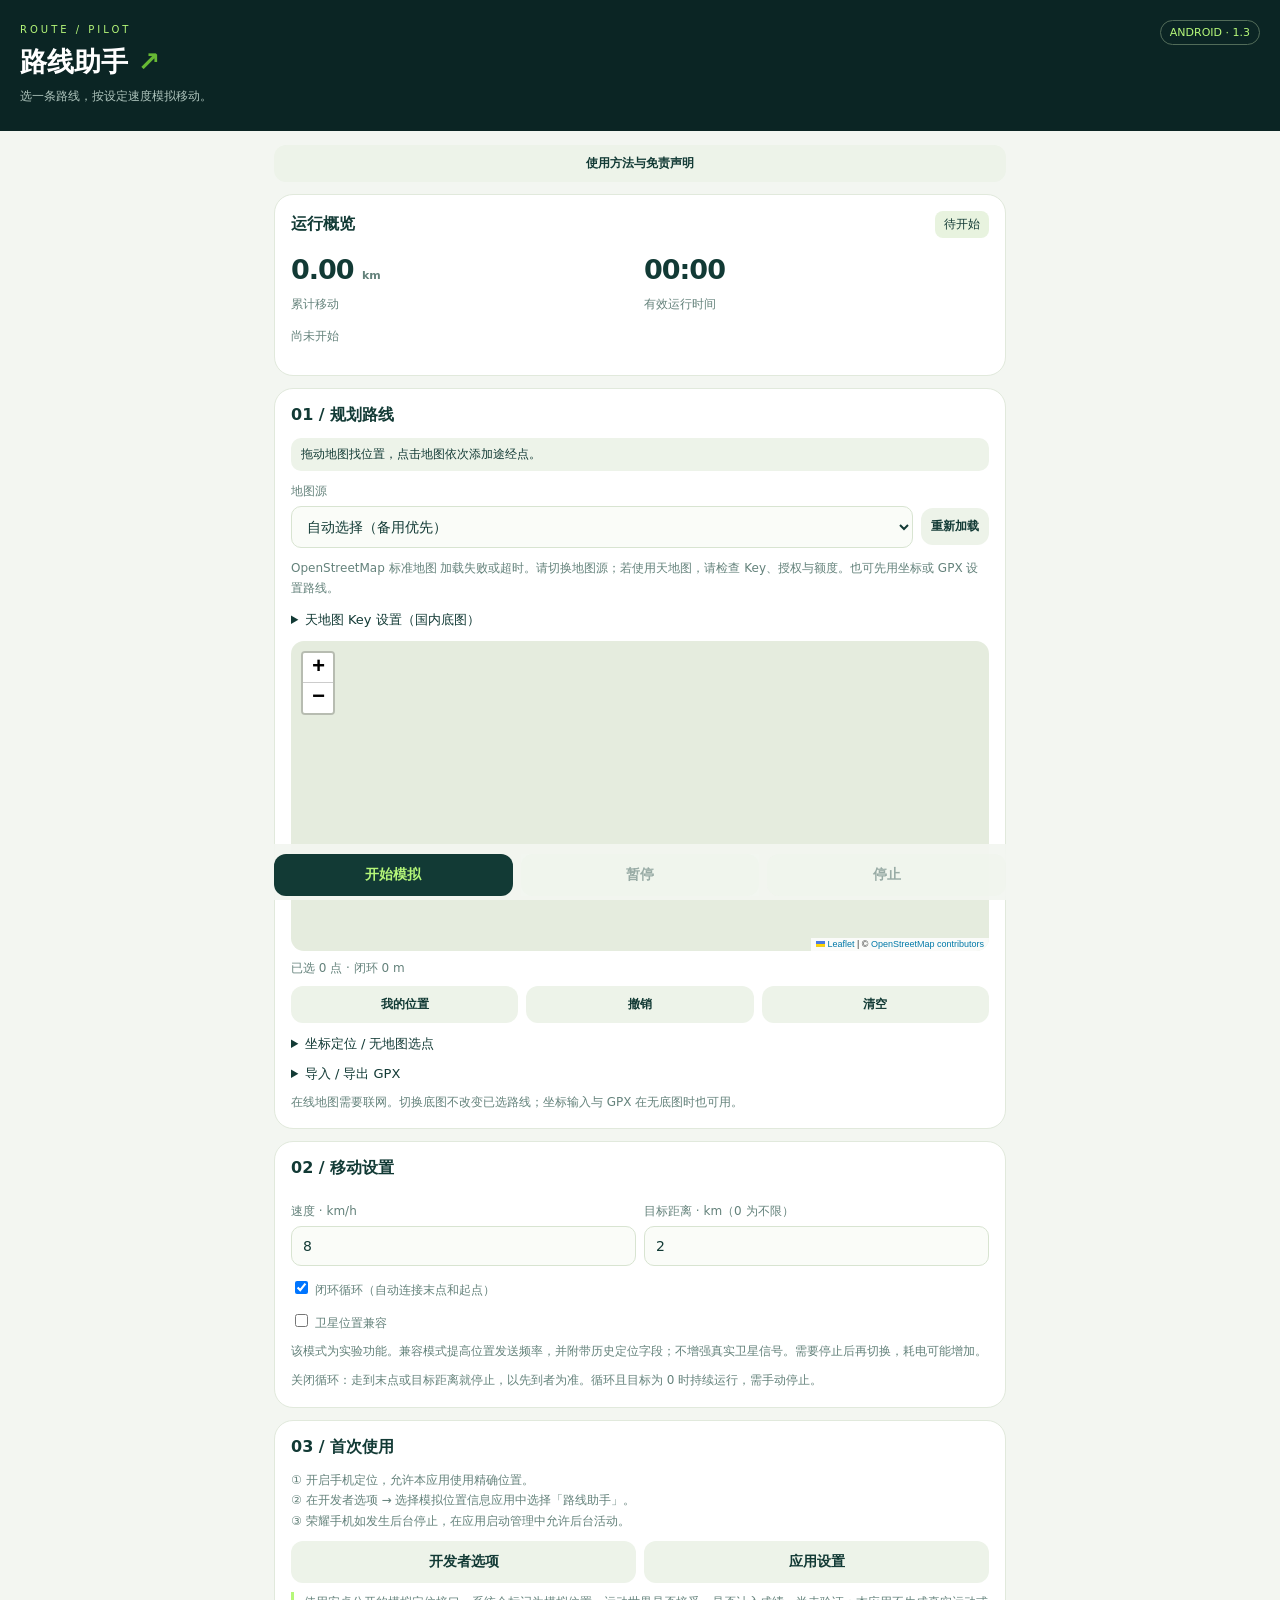
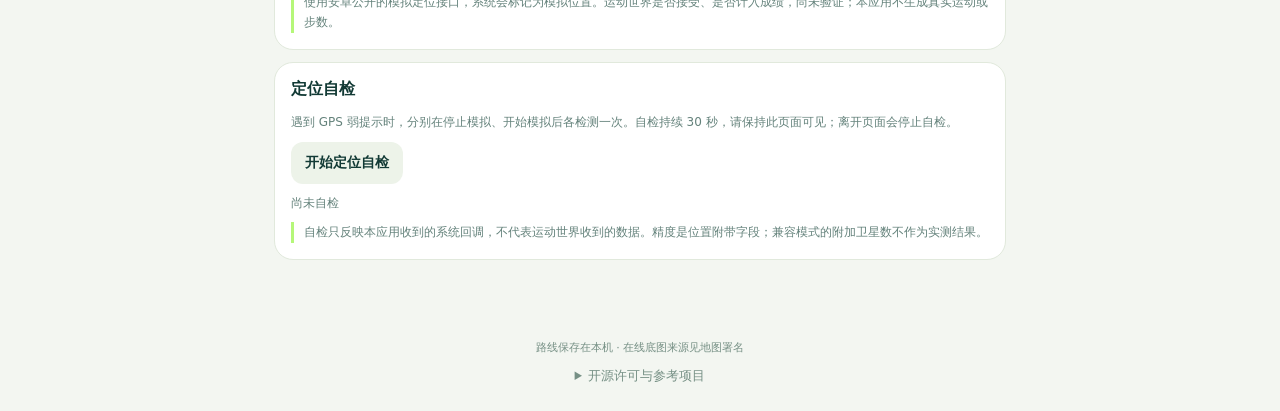
==== app/src/main/assets/index.html @ be46f1cc "Publish RoutePilot 1.3.0 source, APK, and documentation" ====
<!doctype html><html lang="zh-CN"><head><meta charset="utf-8"><meta name="viewport" content="width=device-width,initial-scale=1,maximum-scale=1"><meta http-equiv="Content-Security-Policy" content="default-src 'self'; img-src 'self' data: https://tile.openstreetmap.org https://*.tile.openstreetmap.fr https://*.tianditu.gov.cn; style-src 'self' 'unsafe-inline'; script-src 'self' 'unsafe-inline'; connect-src 'none'"><title>路线助手</title><link rel="stylesheet" href="leaflet.css"><style>
:root{--ink:#123a35;--lime:#b5f779;--muted:#64827b}*{box-sizing:border-box}body{margin:0;background:#f3f6f1;color:var(--ink);font:14px system-ui,-apple-system,sans-serif}header{background:#0b2524;color:white;padding:20px 20px 26px}header small{font-size:10px;letter-spacing:3px;color:#b5f779}h1{font-size:27px;margin:8px 0}header p{color:#aec4bc;margin:0;font-size:12px}.badge{float:right;border:1px solid #526c59;border-radius:20px;padding:5px 9px;font-size:11px;color:var(--lime)}main{padding:14px;max-width:760px;margin:auto}.card{background:white;border:1px solid #e1e9dc;border-radius:19px;padding:16px;margin-bottom:12px}h2{font-size:16px;margin:0 0 12px}button{border:0;border-radius:12px;padding:12px 14px;background:#edf3e9;color:var(--ink);font:inherit;font-weight:600;cursor:pointer}button:disabled{opacity:.4}.primary{background:var(--ink);color:var(--lime)}.row{display:flex;gap:8px;align-items:center;flex-wrap:wrap}.row>*{flex:1}.hint{font-size:12px;color:var(--muted);line-height:1.7;margin:9px 0 0}#map{height:310px;border-radius:13px;background:#e5ecde;z-index:0}.mapwrap{position:relative}.maphelp{background:#edf3e9;padding:8px 10px;border-radius:10px;font-size:12px;margin-bottom:10px}label{display:block;font-size:12px;color:var(--muted);margin:12px 0 6px}input,textarea,select{width:100%;padding:11px;border:1px solid #d8e4d1;border-radius:10px;font:inherit;color:var(--ink);background:#fafcf8}input[type=checkbox]{width:auto}textarea{height:100px;font-size:12px}details{margin-top:12px}summary{cursor:pointer;font-size:13px}.metric{font-size:27px;font-weight:700;letter-spacing:-1px}.unit{font-size:11px;color:var(--muted);letter-spacing:0}.state{display:inline-block;background:#e8f3df;padding:5px 9px;border-radius:8px;font-size:12px}#message{line-height:1.7;font-size:12px;color:var(--muted);min-height:20px}.note{border-left:3px solid #b5f779;padding-left:10px}.point{border-radius:50%;background:#183d34;color:#fff;text-align:center;border:2px solid #b5f779;line-height:20px;font-size:10px}.leaflet-control-attribution{font-size:9px}#routeSummary{font-size:12px;color:var(--muted);margin:9px 0}.foot{text-align:center;color:#769085;font-size:11px;padding:12px}.toast{position:fixed;bottom:25px;left:6%;right:6%;padding:13px;background:#173b34;color:#fff;border-radius:12px;z-index:1000;display:none}.small{font-size:12px;padding:10px}.controls{position:sticky;bottom:0;background:#f3f6f1ee;padding:10px 0 4px;z-index:20}a{color:#285e45}code{word-break:break-all}#dot{color:#67b934}
</style></head><body>
<header><span class="badge">ANDROID · 1.3</span><small>ROUTE / PILOT</small><h1>路线助手 <span id="dot">↗</span></h1><p>选一条路线，按设定速度模拟移动。</p></header>
<main><div class="row" style="margin-bottom:12px"><button class="small" onclick="Native.showGuide()">使用方法与免责声明</button></div><div class="card"><div class="row"><h2 style="margin:0">运行概览</h2><span id="state" class="state" style="flex:none">待开始</span></div><div class="row" style="margin-top:16px"><div><div class="metric" id="distance">0.00 <span class="unit">km</span></div><div class="hint">累计移动</div></div><div><div class="metric" id="time">00:00</div><div class="hint">有效运行时间</div></div></div><p id="message">尚未开始</p></div>
<div class="card"><h2>01 / 规划路线</h2><div class="maphelp">拖动地图找位置，点击地图依次添加途经点。</div><label for="mapSource">地图源</label><div class="row" style="margin-bottom:10px"><select id="mapSource" onchange="changeMap()" style="flex:3;min-width:0"><option value="auto">自动选择（备用优先）</option><option value="hot">备用地图 · OSM France / HOT</option><option value="osm">OpenStreetMap 标准</option><option value="tdt">天地图 · 国内道路（需要 Key）</option><option value="tdtSat">天地图 · 国内卫星（需要 Key）</option></select><button class="small" onclick="changeMap()" style="flex:none">重新加载</button></div><p class="hint" id="mapError" role="status">正在连接地图 …</p><p class="hint" id="mapDiag" role="status"></p><details style="margin-bottom:12px"><summary>天地图 Key 设置（国内底图）</summary><p class="hint">需要你自己的天地图地图服务 Key，可在天地图开发者控制台申请；这里不要填写账号密码。Key 仅保存在本机，加载天地图时发送给天地图，不发送给其他地图源。</p><label for="tdtKey">天地图 Key</label><input id="tdtKey" type="password" autocomplete="off" spellcheck="false" placeholder="粘贴地图服务 Key"><div class="row" style="margin-top:8px"><button onclick="saveMapKey()">保存并加载</button><button onclick="Native.mapHelp()">打开 Key 申请页面</button></div><p class="hint">填写后选择「天地图 · 国内道路」或「天地图 · 国内卫星」。未填写 Key 时，自动模式仅尝试两个 OSM 地图源；仍可能因网络限制无法加载。</p></details><div id="map"></div><div id="routeSummary">已选 0 点 · 路线 0 m</div><div class="row"><button class="small" onclick="Native.locate()">我的位置</button><button class="small edit" onclick="undo()">撤销</button><button class="small edit" onclick="clearRoute()">清空</button></div><details><summary>坐标定位 / 无地图选点</summary><p class="hint">输入 WGS84 纬度、经度。不能直接使用高德／百度坐标。</p><div class="row"><input id="lat" type="number" step="any" placeholder="纬度，如 31.2304"><input id="lng" type="number" step="any" placeholder="经度，如 121.4737"></div><div class="row" style="margin-top:8px"><button onclick="jump(false)">移动地图</button><button class="edit" onclick="jump(true)">添加路线点</button></div><label>批量输入（每行：纬度,经度）</label><textarea id="coords" placeholder="31.2304,121.4737&#10;31.2310,121.4740"></textarea><button class="small edit" onclick="pastePoints()">替换为输入路线</button></details><details><summary>导入 / 导出 GPX</summary><div class="row" style="margin-top:10px"><button class="edit" onclick="Native.importGpx()">导入 GPX</button><button onclick="exportRoute()">导出 GPX</button></div></details><p class="hint">在线地图需要联网。切换底图不改变已选路线；坐标输入与 GPX 在无底图时也可用。</p></div>
<div class="card"><h2>02 / 移动设置</h2><div class="row"><div><label for="speed">速度 · km/h</label><input class="edit" id="speed" type="number" min="0.5" max="30" step="0.1" value="8" onchange="persist()"></div><div><label for="target">目标距离 · km（0 为不限）</label><input class="edit" id="target" type="number" min="0" max="100" step="0.1" value="2" onchange="persist()"></div></div><label><input class="edit" id="loop" type="checkbox" checked onchange="draw();persist()"> 闭环循环（自动连接末点和起点）</label><label><input class="edit" id="compatibility" type="checkbox" onchange="persist()"> 卫星位置兼容</label><p class="hint">该模式为实验功能。兼容模式提高位置发送频率，并附带历史定位字段；不增强真实卫星信号。需要停止后再切换，耗电可能增加。</p><p class="hint">关闭循环：走到末点或目标距离就停止，以先到者为准。循环且目标为 0 时持续运行，需手动停止。</p></div>
<div class="card"><h2>03 / 首次使用</h2><p class="hint">① 开启手机定位，允许本应用使用精确位置。<br>② 在开发者选项 → 选择模拟位置信息应用中选择「路线助手」。<br>③ 荣耀手机如发生后台停止，在应用启动管理中允许后台活动。</p><div class="row" style="margin-top:10px"><button onclick="Native.settings()">开发者选项</button><button onclick="Native.battery()">应用设置</button></div><p class="hint note">使用安卓公开的模拟定位接口，系统会标记为模拟位置。运动世界是否接受、是否计入成绩，尚未验证；本应用不生成真实运动或步数。</p></div>
<div class="card"><h2>定位自检</h2><p class="hint">遇到 GPS 弱提示时，分别在停止模拟、开始模拟后各检测一次。自检持续 30 秒，请保持此页面可见；离开页面会停止自检。</p><button onclick="Native.diagnose()" style="margin-top:10px">开始定位自检</button><div class="hint" id="diagnosticNote" role="status">尚未自检</div><div class="hint" id="diagnosticPermission"></div><div class="hint" id="diagnosticGps"></div><div class="hint" id="diagnosticNetwork"></div><div class="hint" id="diagnosticGnss"></div><p class="hint note">自检只反映本应用收到的系统回调，不代表运动世界收到的数据。精度是位置附带字段；兼容模式的附加卫星数不作为实测结果。</p></div><div class="controls"><div class="row"><button class="primary" id="start" onclick="begin()">开始模拟</button><button id="pause" onclick="Native.pause()" disabled>暂停</button><button id="stop" onclick="Native.stop()" disabled>停止</button></div></div><div class="foot">路线保存在本机 · 在线底图来源见地图署名<details><summary>开源许可与参考项目</summary><p>本程序按 GNU GPLv3 提供，无担保。完整源码及许可证随本次交付提供。定位兼容处理参考 ZCShou / GoGoGo 1.12.3（影梭）；本程序为独立应用。Leaflet 使用 BSD-2-Clause 许可证。</p></details></div></main><div class="toast" id="toast"></div>
<script src="leaflet.js"></script><script src="map-controller.js"></script><script src="app.js"></script></body></html>
---- app/src/main/assets/leaflet.css ----
/* required styles */

.leaflet-pane,
.leaflet-tile,
.leaflet-marker-icon,
.leaflet-marker-shadow,
.leaflet-tile-container,
.leaflet-pane > svg,
.leaflet-pane > canvas,
.leaflet-zoom-box,
.leaflet-image-layer,
.leaflet-layer {
	position: absolute;
	left: 0;
	top: 0;
	}
.leaflet-container {
	overflow: hidden;
	}
.leaflet-tile,
.leaflet-marker-icon,
.leaflet-marker-shadow {
	-webkit-user-select: none;
	   -moz-user-select: none;
	        user-select: none;
	  -webkit-user-drag: none;
	}
/* Prevents IE11 from highlighting tiles in blue */
.leaflet-tile::selection {
	background: transparent;
}
/* Safari renders non-retina tile on retina better with this, but Chrome is worse */
.leaflet-safari .leaflet-tile {
	image-rendering: -webkit-optimize-contrast;
	}
/* hack that prevents hw layers "stretching" when loading new tiles */
.leaflet-safari .leaflet-tile-container {
	width: 1600px;
	height: 1600px;
	-webkit-transform-origin: 0 0;
	}
.leaflet-marker-icon,
.leaflet-marker-shadow {
	display: block;
	}
/* .leaflet-container svg: reset svg max-width decleration shipped in Joomla! (joomla.org) 3.x */
/* .leaflet-container img: map is broken in FF if you have max-width: 100% on tiles */
.leaflet-container .leaflet-overlay-pane svg {
	max-width: none !important;
	max-height: none !important;
	}
.leaflet-container .leaflet-marker-pane img,
.leaflet-container .leaflet-shadow-pane img,
.leaflet-container .leaflet-tile-pane img,
.leaflet-container img.leaflet-image-layer,
.leaflet-container .leaflet-tile {
	max-width: none !important;
	max-height: none !important;
	width: auto;
	padding: 0;
	}

.leaflet-container img.leaflet-tile {
	/* See: https://bugs.chromium.org/p/chromium/issues/detail?id=600120 */
	mix-blend-mode: plus-lighter;
}

.leaflet-container.leaflet-touch-zoom {
	-ms-touch-action: pan-x pan-y;
	touch-action: pan-x pan-y;
	}
.leaflet-container.leaflet-touch-drag {
	-ms-touch-action: pinch-zoom;
	/* Fallback for FF which doesn't support pinch-zoom */
	touch-action: none;
	touch-action: pinch-zoom;
}
.leaflet-container.leaflet-touch-drag.leaflet-touch-zoom {
	-ms-touch-action: none;
	touch-action: none;
}
.leaflet-container {
	-webkit-tap-highlight-color: transparent;
}
.leaflet-container a {
	-webkit-tap-highlight-color: rgba(51, 181, 229, 0.4);
}
.leaflet-tile {
	filter: inherit;
	visibility: hidden;
	}
.leaflet-tile-loaded {
	visibility: inherit;
	}
.leaflet-zoom-box {
	width: 0;
	height: 0;
	-moz-box-sizing: border-box;
	     box-sizing: border-box;
	z-index: 800;
	}
/* workaround for https://bugzilla.mozilla.org/show_bug.cgi?id=888319 */
.leaflet-overlay-pane svg {
	-moz-user-select: none;
	}

.leaflet-pane         { z-index: 400; }

.leaflet-tile-pane    { z-index: 200; }
.leaflet-overlay-pane { z-index: 400; }
.leaflet-shadow-pane  { z-index: 500; }
.leaflet-marker-pane  { z-index: 600; }
.leaflet-tooltip-pane   { z-index: 650; }
.leaflet-popup-pane   { z-index: 700; }

.leaflet-map-pane canvas { z-index: 100; }
.leaflet-map-pane svg    { z-index: 200; }

.leaflet-vml-shape {
	width: 1px;
	height: 1px;
	}
.lvml {
	behavior: url(#default#VML);
	display: inline-block;
	position: absolute;
	}


/* control positioning */

.leaflet-control {
	position: relative;
	z-index: 800;
	pointer-events: visiblePainted; /* IE 9-10 doesn't have auto */
	pointer-events: auto;
	}
.leaflet-top,
.leaflet-bottom {
	position: absolute;
	z-index: 1000;
	pointer-events: none;
	}
.leaflet-top {
	top: 0;
	}
.leaflet-right {
	right: 0;
	}
.leaflet-bottom {
	bottom: 0;
	}
.leaflet-left {
	left: 0;
	}
.leaflet-control {
	float: left;
	clear: both;
	}
.leaflet-right .leaflet-control {
	float: right;
	}
.leaflet-top .leaflet-control {
	margin-top: 10px;
	}
.leaflet-bottom .leaflet-control {
	margin-bottom: 10px;
	}
.leaflet-left .leaflet-control {
	margin-left: 10px;
	}
.leaflet-right .leaflet-control {
	margin-right: 10px;
	}


/* zoom and fade animations */

.leaflet-fade-anim .leaflet-popup {
	opacity: 0;
	-webkit-transition: opacity 0.2s linear;
	   -moz-transition: opacity 0.2s linear;
	        transition: opacity 0.2s linear;
	}
.leaflet-fade-anim .leaflet-map-pane .leaflet-popup {
	opacity: 1;
	}
.leaflet-zoom-animated {
	-webkit-transform-origin: 0 0;
	    -ms-transform-origin: 0 0;
	        transform-origin: 0 0;
	}
svg.leaflet-zoom-animated {
	will-change: transform;
}

.leaflet-zoom-anim .leaflet-zoom-animated {
	-webkit-transition: -webkit-transform 0.25s cubic-bezier(0,0,0.25,1);
	   -moz-transition:    -moz-transform 0.25s cubic-bezier(0,0,0.25,1);
	        transition:         transform 0.25s cubic-bezier(0,0,0.25,1);
	}
.leaflet-zoom-anim .leaflet-tile,
.leaflet-pan-anim .leaflet-tile {
	-webkit-transition: none;
	   -moz-transition: none;
	        transition: none;
	}

.leaflet-zoom-anim .leaflet-zoom-hide {
	visibility: hidden;
	}


/* cursors */

.leaflet-interactive {
	cursor: pointer;
	}
.leaflet-grab {
	cursor: -webkit-grab;
	cursor:    -moz-grab;
	cursor:         grab;
	}
.leaflet-crosshair,
.leaflet-crosshair .leaflet-interactive {
	cursor: crosshair;
	}
.leaflet-popup-pane,
.leaflet-control {
	cursor: auto;
	}
.leaflet-dragging .leaflet-grab,
.leaflet-dragging .leaflet-grab .leaflet-interactive,
.leaflet-dragging .leaflet-marker-draggable {
	cursor: move;
	cursor: -webkit-grabbing;
	cursor:    -moz-grabbing;
	cursor:         grabbing;
	}

/* marker & overlays interactivity */
.leaflet-marker-icon,
.leaflet-marker-shadow,
.leaflet-image-layer,
.leaflet-pane > svg path,
.leaflet-tile-container {
	pointer-events: none;
	}

.leaflet-marker-icon.leaflet-interactive,
.leaflet-image-layer.leaflet-interactive,
.leaflet-pane > svg path.leaflet-interactive,
svg.leaflet-image-layer.leaflet-interactive path {
	pointer-events: visiblePainted; /* IE 9-10 doesn't have auto */
	pointer-events: auto;
	}

/* visual tweaks */

.leaflet-container {
	background: #ddd;
	outline-offset: 1px;
	}
.leaflet-container a {
	color: #0078A8;
	}
.leaflet-zoom-box {
	border: 2px dotted #38f;
	background: rgba(255,255,255,0.5);
	}


/* general typography */
.leaflet-container {
	font-family: "Helvetica Neue", Arial, Helvetica, sans-serif;
	font-size: 12px;
	font-size: 0.75rem;
	line-height: 1.5;
	}


/* general toolbar styles */

.leaflet-bar {
	box-shadow: 0 1px 5px rgba(0,0,0,0.65);
	border-radius: 4px;
	}
.leaflet-bar a {
	background-color: #fff;
	border-bottom: 1px solid #ccc;
	width: 26px;
	height: 26px;
	line-height: 26px;
	display: block;
	text-align: center;
	text-decoration: none;
	color: black;
	}
.leaflet-bar a,
.leaflet-control-layers-toggle {
	background-position: 50% 50%;
	background-repeat: no-repeat;
	display: block;
	}
.leaflet-bar a:hover,
.leaflet-bar a:focus {
	background-color: #f4f4f4;
	}
.leaflet-bar a:first-child {
	border-top-left-radius: 4px;
	border-top-right-radius: 4px;
	}
.leaflet-bar a:last-child {
	border-bottom-left-radius: 4px;
	border-bottom-right-radius: 4px;
	border-bottom: none;
	}
.leaflet-bar a.leaflet-disabled {
	cursor: default;
	background-color: #f4f4f4;
	color: #bbb;
	}

.leaflet-touch .leaflet-bar a {
	width: 30px;
	height: 30px;
	line-height: 30px;
	}
.leaflet-touch .leaflet-bar a:first-child {
	border-top-left-radius: 2px;
	border-top-right-radius: 2px;
	}
.leaflet-touch .leaflet-bar a:last-child {
	border-bottom-left-radius: 2px;
	border-bottom-right-radius: 2px;
	}

/* zoom control */

.leaflet-control-zoom-in,
.leaflet-control-zoom-out {
	font: bold 18px 'Lucida Console', Monaco, monospace;
	text-indent: 1px;
	}

.leaflet-touch .leaflet-control-zoom-in, .leaflet-touch .leaflet-control-zoom-out  {
	font-size: 22px;
	}


/* layers control */

.leaflet-control-layers {
	box-shadow: 0 1px 5px rgba(0,0,0,0.4);
	background: #fff;
	border-radius: 5px;
	}
.leaflet-control-layers-toggle {
	background-image: url(images/layers.png);
	width: 36px;
	height: 36px;
	}
.leaflet-retina .leaflet-control-layers-toggle {
	background-image: url(images/layers-2x.png);
	background-size: 26px 26px;
	}
.leaflet-touch .leaflet-control-layers-toggle {
	width: 44px;
	height: 44px;
	}
.leaflet-control-layers .leaflet-control-layers-list,
.leaflet-control-layers-expanded .leaflet-control-layers-toggle {
	display: none;
	}
.leaflet-control-layers-expanded .leaflet-control-layers-list {
	display: block;
	position: relative;
	}
.leaflet-control-layers-expanded {
	padding: 6px 10px 6px 6px;
	color: #333;
	background: #fff;
	}
.leaflet-control-layers-scrollbar {
	overflow-y: scroll;
	overflow-x: hidden;
	padding-right: 5px;
	}
.leaflet-control-layers-selector {
	margin-top: 2px;
	position: relative;
	top: 1px;
	}
.leaflet-control-layers label {
	display: block;
	font-size: 13px;
	font-size: 1.08333em;
	}
.leaflet-control-layers-separator {
	height: 0;
	border-top: 1px solid #ddd;
	margin: 5px -10px 5px -6px;
	}

/* Default icon URLs */
.leaflet-default-icon-path { /* used only in path-guessing heuristic, see L.Icon.Default */
	background-image: url(images/marker-icon.png);
	}


/* attribution and scale controls */

.leaflet-container .leaflet-control-attribution {
	background: #fff;
	background: rgba(255, 255, 255, 0.8);
	margin: 0;
	}
.leaflet-control-attribution,
.leaflet-control-scale-line {
	padding: 0 5px;
	color: #333;
	line-height: 1.4;
	}
.leaflet-control-attribution a {
	text-decoration: none;
	}
.leaflet-control-attribution a:hover,
.leaflet-control-attribution a:focus {
	text-decoration: underline;
	}
.leaflet-attribution-flag {
	display: inline !important;
	vertical-align: baseline !important;
	width: 1em;
	height: 0.6669em;
	}
.leaflet-left .leaflet-control-scale {
	margin-left: 5px;
	}
.leaflet-bottom .leaflet-control-scale {
	margin-bottom: 5px;
	}
.leaflet-control-scale-line {
	border: 2px solid #777;
	border-top: none;
	line-height: 1.1;
	padding: 2px 5px 1px;
	white-space: nowrap;
	-moz-box-sizing: border-box;
	     box-sizing: border-box;
	background: rgba(255, 255, 255, 0.8);
	text-shadow: 1px 1px #fff;
	}
.leaflet-control-scale-line:not(:first-child) {
	border-top: 2px solid #777;
	border-bottom: none;
	margin-top: -2px;
	}
.leaflet-control-scale-line:not(:first-child):not(:last-child) {
	border-bottom: 2px solid #777;
	}

.leaflet-touch .leaflet-control-attribution,
.leaflet-touch .leaflet-control-layers,
.leaflet-touch .leaflet-bar {
	box-shadow: none;
	}
.leaflet-touch .leaflet-control-layers,
.leaflet-touch .leaflet-bar {
	border: 2px solid rgba(0,0,0,0.2);
	background-clip: padding-box;
	}


/* popup */

.leaflet-popup {
	position: absolute;
	text-align: center;
	margin-bottom: 20px;
	}
.leaflet-popup-content-wrapper {
	padding: 1px;
	text-align: left;
	border-radius: 12px;
	}
.leaflet-popup-content {
	margin: 13px 24px 13px 20px;
	line-height: 1.3;
	font-size: 13px;
	font-size: 1.08333em;
	min-height: 1px;
	}
.leaflet-popup-content p {
	margin: 17px 0;
	margin: 1.3em 0;
	}
.leaflet-popup-tip-container {
	width: 40px;
	height: 20px;
	position: absolute;
	left: 50%;
	margin-top: -1px;
	margin-left: -20px;
	overflow: hidden;
	pointer-events: none;
	}
.leaflet-popup-tip {
	width: 17px;
	height: 17px;
	padding: 1px;

	margin: -10px auto 0;
	pointer-events: auto;

	-webkit-transform: rotate(45deg);
	   -moz-transform: rotate(45deg);
	    -ms-transform: rotate(45deg);
	        transform: rotate(45deg);
	}
.leaflet-popup-content-wrapper,
.leaflet-popup-tip {
	background: white;
	color: #333;
	box-shadow: 0 3px 14px rgba(0,0,0,0.4);
	}
.leaflet-container a.leaflet-popup-close-button {
	position: absolute;
	top: 0;
	right: 0;
	border: none;
	text-align: center;
	width: 24px;
	height: 24px;
	font: 16px/24px Tahoma, Verdana, sans-serif;
	color: #757575;
	text-decoration: none;
	background: transparent;
	}
.leaflet-container a.leaflet-popup-close-button:hover,
.leaflet-container a.leaflet-popup-close-button:focus {
	color: #585858;
	}
.leaflet-popup-scrolled {
	overflow: auto;
	}

.leaflet-oldie .leaflet-popup-content-wrapper {
	-ms-zoom: 1;
	}
.leaflet-oldie .leaflet-popup-tip {
	width: 24px;
	margin: 0 auto;

	-ms-filter: "progid:DXImageTransform.Microsoft.Matrix(M11=0.70710678, M12=0.70710678, M21=-0.70710678, M22=0.70710678)";
	filter: progid:DXImageTransform.Microsoft.Matrix(M11=0.70710678, M12=0.70710678, M21=-0.70710678, M22=0.70710678);
	}

.leaflet-oldie .leaflet-control-zoom,
.leaflet-oldie .leaflet-control-layers,
.leaflet-oldie .leaflet-popup-content-wrapper,
.leaflet-oldie .leaflet-popup-tip {
	border: 1px solid #999;
	}


/* div icon */

.leaflet-div-icon {
	background: #fff;
	border: 1px solid #666;
	}


/* Tooltip */
/* Base styles for the element that has a tooltip */
.leaflet-tooltip {
	position: absolute;
	padding: 6px;
	background-color: #fff;
	border: 1px solid #fff;
	border-radius: 3px;
	color: #222;
	white-space: nowrap;
	-webkit-user-select: none;
	-moz-user-select: none;
	-ms-user-select: none;
	user-select: none;
	pointer-events: none;
	box-shadow: 0 1px 3px rgba(0,0,0,0.4);
	}
.leaflet-tooltip.leaflet-interactive {
	cursor: pointer;
	pointer-events: auto;
	}
.leaflet-tooltip-top:before,
.leaflet-tooltip-bottom:before,
.leaflet-tooltip-left:before,
.leaflet-tooltip-right:before {
	position: absolute;
	pointer-events: none;
	border: 6px solid transparent;
	background: transparent;
	content: "";
	}

/* Directions */

.leaflet-tooltip-bottom {
	margin-top: 6px;
}
.leaflet-tooltip-top {
	margin-top: -6px;
}
.leaflet-tooltip-bottom:before,
.leaflet-tooltip-top:before {
	left: 50%;
	margin-left: -6px;
	}
.leaflet-tooltip-top:before {
	bottom: 0;
	margin-bottom: -12px;
	border-top-color: #fff;
	}
.leaflet-tooltip-bottom:before {
	top: 0;
	margin-top: -12px;
	margin-left: -6px;
	border-bottom-color: #fff;
	}
.leaflet-tooltip-left {
	margin-left: -6px;
}
.leaflet-tooltip-right {
	margin-left: 6px;
}
.leaflet-tooltip-left:before,
.leaflet-tooltip-right:before {
	top: 50%;
	margin-top: -6px;
	}
.leaflet-tooltip-left:before {
	right: 0;
	margin-right: -12px;
	border-left-color: #fff;
	}
.leaflet-tooltip-right:before {
	left: 0;
	margin-left: -12px;
	border-right-color: #fff;
	}

/* Printing */

@media print {
	/* Prevent printers from removing background-images of controls. */
	.leaflet-control {
		-webkit-print-color-adjust: exact;
		print-color-adjust: exact;
		}
	}
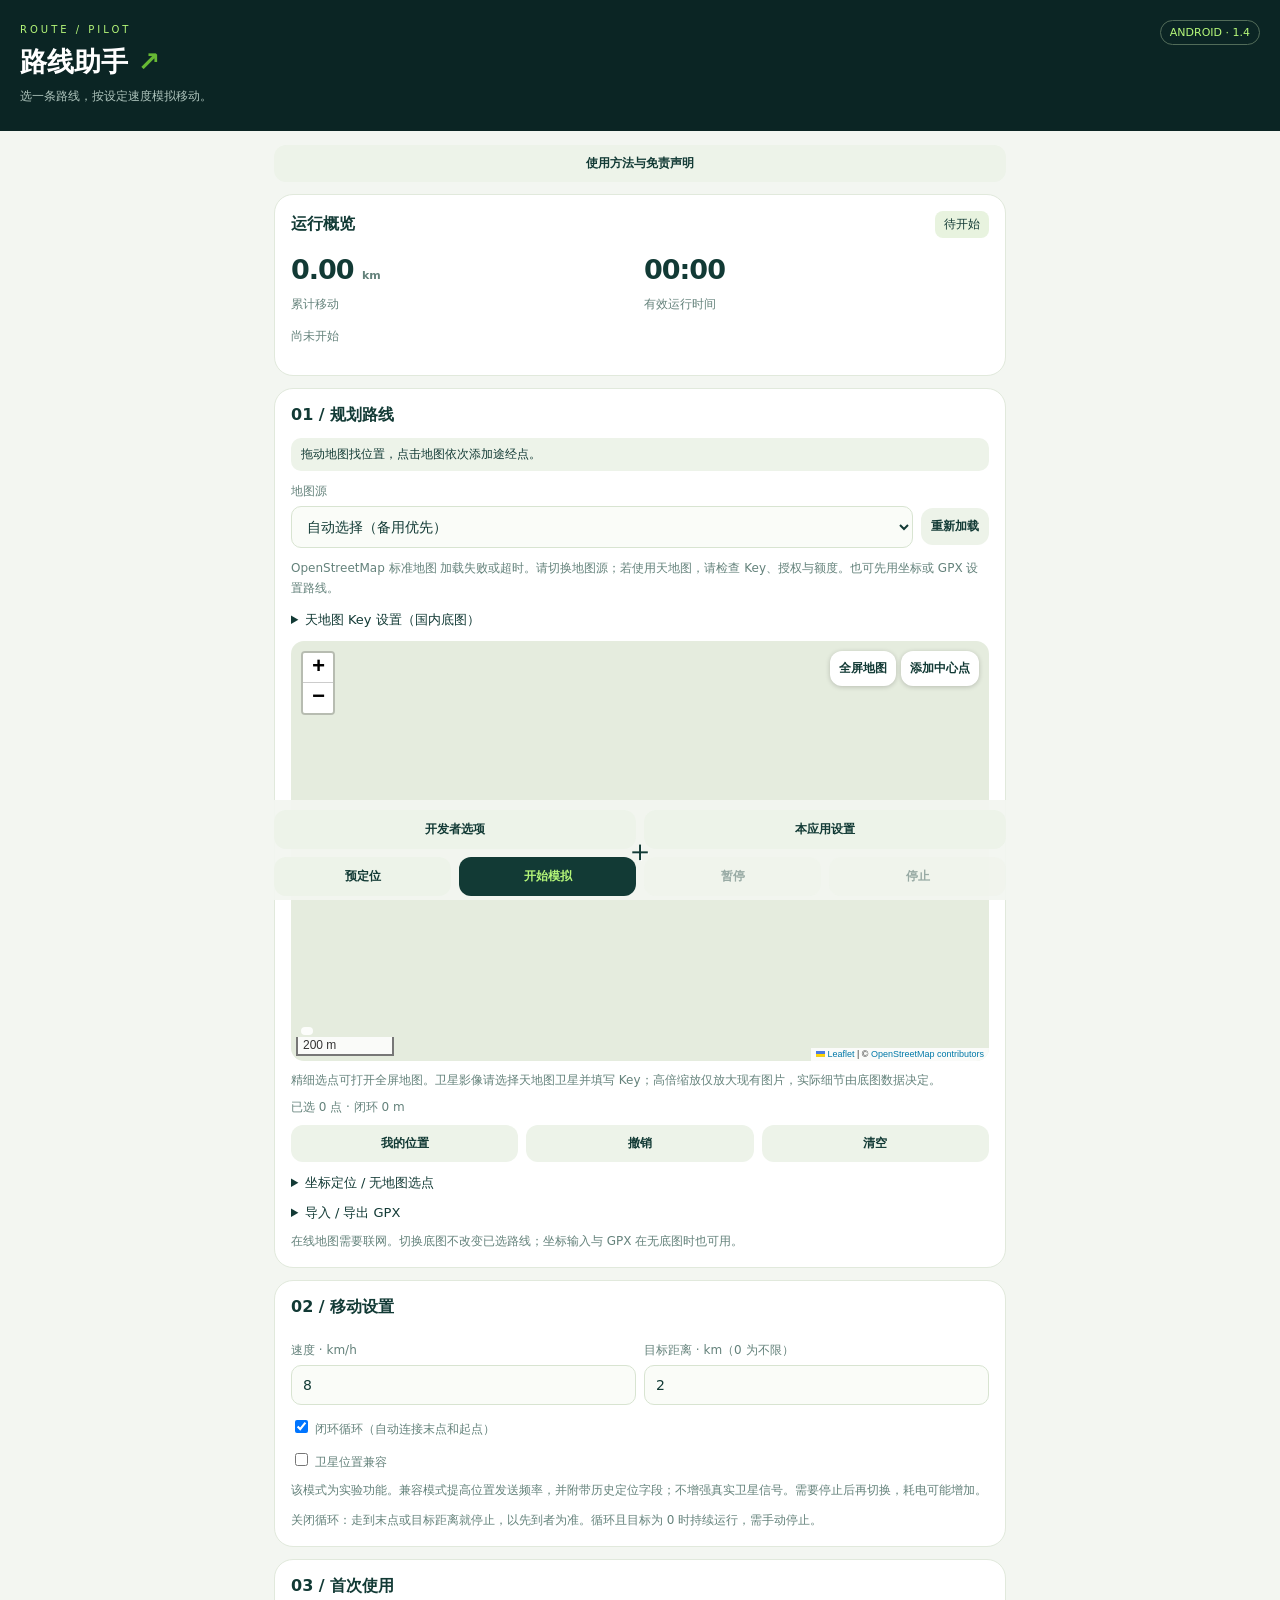
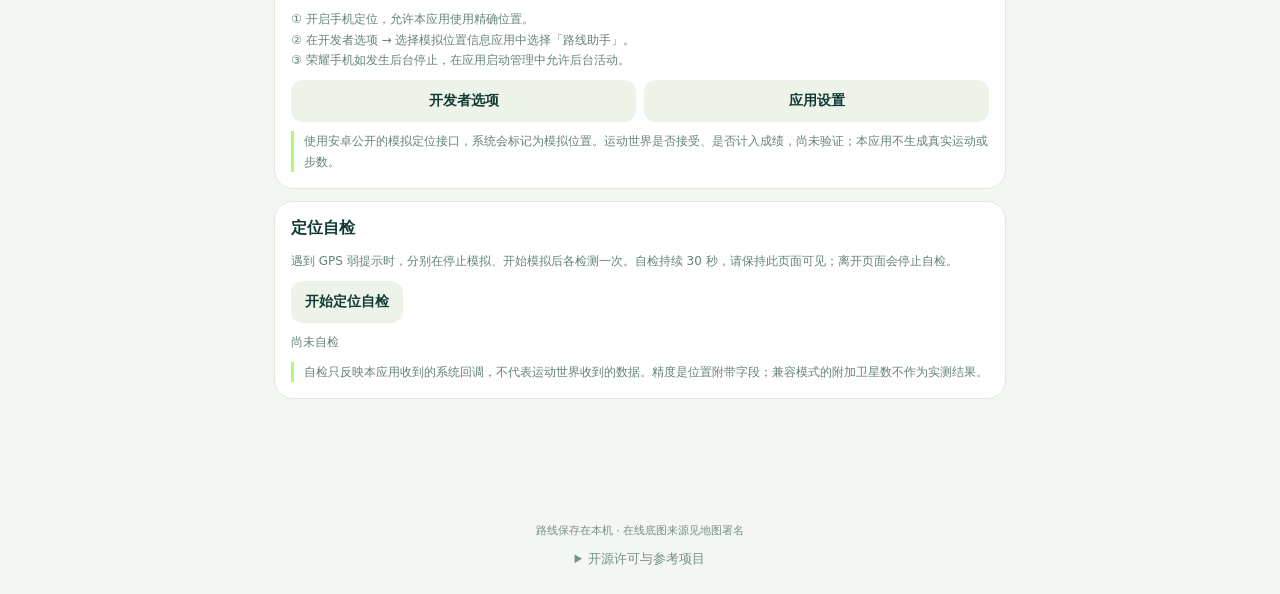
==== commit 44c92e77: "Update RoutePilot to 1.4.0 with first-use consent, full-screen map and clearer diagnostics" ====
--- a/app/src/main/assets/index.html
+++ b/app/src/main/assets/index.html
@@ -1,10 +1,11 @@
 <!doctype html><html lang="zh-CN"><head><meta charset="utf-8"><meta name="viewport" content="width=device-width,initial-scale=1,maximum-scale=1"><meta http-equiv="Content-Security-Policy" content="default-src 'self'; img-src 'self' data: https://tile.openstreetmap.org https://*.tile.openstreetmap.fr https://*.tianditu.gov.cn; style-src 'self' 'unsafe-inline'; script-src 'self' 'unsafe-inline'; connect-src 'none'"><title>路线助手</title><link rel="stylesheet" href="leaflet.css"><style>
 :root{--ink:#123a35;--lime:#b5f779;--muted:#64827b}*{box-sizing:border-box}body{margin:0;background:#f3f6f1;color:var(--ink);font:14px system-ui,-apple-system,sans-serif}header{background:#0b2524;color:white;padding:20px 20px 26px}header small{font-size:10px;letter-spacing:3px;color:#b5f779}h1{font-size:27px;margin:8px 0}header p{color:#aec4bc;margin:0;font-size:12px}.badge{float:right;border:1px solid #526c59;border-radius:20px;padding:5px 9px;font-size:11px;color:var(--lime)}main{padding:14px;max-width:760px;margin:auto}.card{background:white;border:1px solid #e1e9dc;border-radius:19px;padding:16px;margin-bottom:12px}h2{font-size:16px;margin:0 0 12px}button{border:0;border-radius:12px;padding:12px 14px;background:#edf3e9;color:var(--ink);font:inherit;font-weight:600;cursor:pointer}button:disabled{opacity:.4}.primary{background:var(--ink);color:var(--lime)}.row{display:flex;gap:8px;align-items:center;flex-wrap:wrap}.row>*{flex:1}.hint{font-size:12px;color:var(--muted);line-height:1.7;margin:9px 0 0}#map{height:310px;border-radius:13px;background:#e5ecde;z-index:0}.mapwrap{position:relative}.maphelp{background:#edf3e9;padding:8px 10px;border-radius:10px;font-size:12px;margin-bottom:10px}label{display:block;font-size:12px;color:var(--muted);margin:12px 0 6px}input,textarea,select{width:100%;padding:11px;border:1px solid #d8e4d1;border-radius:10px;font:inherit;color:var(--ink);background:#fafcf8}input[type=checkbox]{width:auto}textarea{height:100px;font-size:12px}details{margin-top:12px}summary{cursor:pointer;font-size:13px}.metric{font-size:27px;font-weight:700;letter-spacing:-1px}.unit{font-size:11px;color:var(--muted);letter-spacing:0}.state{display:inline-block;background:#e8f3df;padding:5px 9px;border-radius:8px;font-size:12px}#message{line-height:1.7;font-size:12px;color:var(--muted);min-height:20px}.note{border-left:3px solid #b5f779;padding-left:10px}.point{border-radius:50%;background:#183d34;color:#fff;text-align:center;border:2px solid #b5f779;line-height:20px;font-size:10px}.leaflet-control-attribution{font-size:9px}#routeSummary{font-size:12px;color:var(--muted);margin:9px 0}.foot{text-align:center;color:#769085;font-size:11px;padding:12px}.toast{position:fixed;bottom:25px;left:6%;right:6%;padding:13px;background:#173b34;color:#fff;border-radius:12px;z-index:1000;display:none}.small{font-size:12px;padding:10px}.controls{position:sticky;bottom:0;background:#f3f6f1ee;padding:10px 0 4px;z-index:20}a{color:#285e45}code{word-break:break-all}#dot{color:#67b934}
+#mapStage{position:relative}#map{height:420px}.mapTools{position:absolute;z-index:450;top:10px;right:10px;display:flex;gap:5px}.mapTools button{font-size:12px;padding:9px;background:white;box-shadow:0 1px 5px #0003}#mapCrosshair{position:absolute;left:50%;top:50%;transform:translate(-50%,-50%);font-size:30px;color:#123a35;z-index:440;pointer-events:none;text-shadow:1px 1px white}#mapCenter{position:absolute;bottom:26px;left:10px;z-index:440;font-size:10px;background:#ffffffe0;padding:4px 6px;border-radius:5px;pointer-events:none}#mapStage.expanded{position:fixed;inset:0;z-index:600;background:white}#mapStage.expanded #map{height:100%;border-radius:0}body.mapOpen{overflow:hidden}.controls .row{flex-wrap:nowrap}.controls .row button{padding:11px 5px;font-size:12px;min-width:0}#readingHint{color:#61745b}
 </style></head><body>
-<header><span class="badge">ANDROID · 1.3</span><small>ROUTE / PILOT</small><h1>路线助手 <span id="dot">↗</span></h1><p>选一条路线，按设定速度模拟移动。</p></header>
-<main><div class="row" style="margin-bottom:12px"><button class="small" onclick="Native.showGuide()">使用方法与免责声明</button></div><div class="card"><div class="row"><h2 style="margin:0">运行概览</h2><span id="state" class="state" style="flex:none">待开始</span></div><div class="row" style="margin-top:16px"><div><div class="metric" id="distance">0.00 <span class="unit">km</span></div><div class="hint">累计移动</div></div><div><div class="metric" id="time">00:00</div><div class="hint">有效运行时间</div></div></div><p id="message">尚未开始</p></div>
-<div class="card"><h2>01 / 规划路线</h2><div class="maphelp">拖动地图找位置，点击地图依次添加途经点。</div><label for="mapSource">地图源</label><div class="row" style="margin-bottom:10px"><select id="mapSource" onchange="changeMap()" style="flex:3;min-width:0"><option value="auto">自动选择（备用优先）</option><option value="hot">备用地图 · OSM France / HOT</option><option value="osm">OpenStreetMap 标准</option><option value="tdt">天地图 · 国内道路（需要 Key）</option><option value="tdtSat">天地图 · 国内卫星（需要 Key）</option></select><button class="small" onclick="changeMap()" style="flex:none">重新加载</button></div><p class="hint" id="mapError" role="status">正在连接地图 …</p><p class="hint" id="mapDiag" role="status"></p><details style="margin-bottom:12px"><summary>天地图 Key 设置（国内底图）</summary><p class="hint">需要你自己的天地图地图服务 Key，可在天地图开发者控制台申请；这里不要填写账号密码。Key 仅保存在本机，加载天地图时发送给天地图，不发送给其他地图源。</p><label for="tdtKey">天地图 Key</label><input id="tdtKey" type="password" autocomplete="off" spellcheck="false" placeholder="粘贴地图服务 Key"><div class="row" style="margin-top:8px"><button onclick="saveMapKey()">保存并加载</button><button onclick="Native.mapHelp()">打开 Key 申请页面</button></div><p class="hint">填写后选择「天地图 · 国内道路」或「天地图 · 国内卫星」。未填写 Key 时，自动模式仅尝试两个 OSM 地图源；仍可能因网络限制无法加载。</p></details><div id="map"></div><div id="routeSummary">已选 0 点 · 路线 0 m</div><div class="row"><button class="small" onclick="Native.locate()">我的位置</button><button class="small edit" onclick="undo()">撤销</button><button class="small edit" onclick="clearRoute()">清空</button></div><details><summary>坐标定位 / 无地图选点</summary><p class="hint">输入 WGS84 纬度、经度。不能直接使用高德／百度坐标。</p><div class="row"><input id="lat" type="number" step="any" placeholder="纬度，如 31.2304"><input id="lng" type="number" step="any" placeholder="经度，如 121.4737"></div><div class="row" style="margin-top:8px"><button onclick="jump(false)">移动地图</button><button class="edit" onclick="jump(true)">添加路线点</button></div><label>批量输入（每行：纬度,经度）</label><textarea id="coords" placeholder="31.2304,121.4737&#10;31.2310,121.4740"></textarea><button class="small edit" onclick="pastePoints()">替换为输入路线</button></details><details><summary>导入 / 导出 GPX</summary><div class="row" style="margin-top:10px"><button class="edit" onclick="Native.importGpx()">导入 GPX</button><button onclick="exportRoute()">导出 GPX</button></div></details><p class="hint">在线地图需要联网。切换底图不改变已选路线；坐标输入与 GPX 在无底图时也可用。</p></div>
+<header><span class="badge">ANDROID · 1.4</span><small>ROUTE / PILOT</small><h1>路线助手 <span id="dot">↗</span></h1><p>选一条路线，按设定速度模拟移动。</p></header>
+<main><div class="row" style="margin-bottom:12px"><button class="small" onclick="Native.showGuide()">使用方法与免责声明</button></div><div class="card"><div class="row"><h2 style="margin:0">运行概览</h2><span id="state" class="state" style="flex:none">待开始</span></div><div class="row" style="margin-top:16px"><div><div class="metric" id="distance">0.00 <span class="unit">km</span></div><div class="hint">累计移动</div></div><div><div class="metric" id="time">00:00</div><div class="hint">有效运行时间</div></div></div><p id="message">尚未开始</p><p class="hint" id="injection"></p></div>
+<div class="card"><h2>01 / 规划路线</h2><div class="maphelp">拖动地图找位置，点击地图依次添加途经点。</div><label for="mapSource">地图源</label><div class="row" style="margin-bottom:10px"><select id="mapSource" onchange="changeMap()" style="flex:3;min-width:0"><option value="auto">自动选择（备用优先）</option><option value="hot">备用地图 · OSM France / HOT</option><option value="osm">OpenStreetMap 标准</option><option value="tdt">天地图 · 国内道路（需要 Key）</option><option value="tdtSat">天地图 · 国内卫星（需要 Key）</option></select><button class="small" onclick="changeMap()" style="flex:none">重新加载</button></div><p class="hint" id="mapError" role="status">正在连接地图 …</p><p class="hint" id="mapDiag" role="status"></p><details style="margin-bottom:12px"><summary>天地图 Key 设置（国内底图）</summary><p class="hint">需要你自己的天地图地图服务 Key，可在天地图开发者控制台申请；这里不要填写账号密码。Key 仅保存在本机，加载天地图时发送给天地图，不发送给其他地图源。</p><label for="tdtKey">天地图 Key</label><input id="tdtKey" type="password" autocomplete="off" spellcheck="false" placeholder="粘贴地图服务 Key"><div class="row" style="margin-top:8px"><button onclick="saveMapKey()">保存并加载</button><button onclick="Native.mapHelp()">打开 Key 申请页面</button></div><p class="hint">填写后选择「天地图 · 国内道路」或「天地图 · 国内卫星」。未填写 Key 时，自动模式仅尝试两个 OSM 地图源；仍可能因网络限制无法加载。</p></details><div id="mapStage"><div id="map"></div><span id="mapCrosshair" aria-hidden="true">＋</span><div class="mapTools"><button id="mapExpand" onclick="toggleMap()">全屏地图</button><button class="edit" onclick="addMapCenter()">添加中心点</button></div><div id="mapCenter"></div></div><p class="hint">精细选点可打开全屏地图。卫星影像请选择天地图卫星并填写 Key；高倍缩放仅放大现有图片，实际细节由底图数据决定。</p><div id="routeSummary">已选 0 点 · 路线 0 m</div><div class="row"><button class="small" onclick="Native.locate()">我的位置</button><button class="small edit" onclick="undo()">撤销</button><button class="small edit" onclick="clearRoute()">清空</button></div><details><summary>坐标定位 / 无地图选点</summary><p class="hint">输入 WGS84 纬度、经度。不能直接使用高德／百度坐标。</p><div class="row"><input id="lat" type="number" step="any" placeholder="纬度，如 31.2304"><input id="lng" type="number" step="any" placeholder="经度，如 121.4737"></div><div class="row" style="margin-top:8px"><button onclick="jump(false)">移动地图</button><button class="edit" onclick="jump(true)">添加路线点</button></div><label>批量输入（每行：纬度,经度）</label><textarea id="coords" placeholder="31.2304,121.4737&#10;31.2310,121.4740"></textarea><button class="small edit" onclick="pastePoints()">替换为输入路线</button></details><details><summary>导入 / 导出 GPX</summary><div class="row" style="margin-top:10px"><button class="edit" onclick="Native.importGpx()">导入 GPX</button><button onclick="exportRoute()">导出 GPX</button></div></details><p class="hint">在线地图需要联网。切换底图不改变已选路线；坐标输入与 GPX 在无底图时也可用。</p></div>
 <div class="card"><h2>02 / 移动设置</h2><div class="row"><div><label for="speed">速度 · km/h</label><input class="edit" id="speed" type="number" min="0.5" max="30" step="0.1" value="8" onchange="persist()"></div><div><label for="target">目标距离 · km（0 为不限）</label><input class="edit" id="target" type="number" min="0" max="100" step="0.1" value="2" onchange="persist()"></div></div><label><input class="edit" id="loop" type="checkbox" checked onchange="draw();persist()"> 闭环循环（自动连接末点和起点）</label><label><input class="edit" id="compatibility" type="checkbox" onchange="persist()"> 卫星位置兼容</label><p class="hint">该模式为实验功能。兼容模式提高位置发送频率，并附带历史定位字段；不增强真实卫星信号。需要停止后再切换，耗电可能增加。</p><p class="hint">关闭循环：走到末点或目标距离就停止，以先到者为准。循环且目标为 0 时持续运行，需手动停止。</p></div>
 <div class="card"><h2>03 / 首次使用</h2><p class="hint">① 开启手机定位，允许本应用使用精确位置。<br>② 在开发者选项 → 选择模拟位置信息应用中选择「路线助手」。<br>③ 荣耀手机如发生后台停止，在应用启动管理中允许后台活动。</p><div class="row" style="margin-top:10px"><button onclick="Native.settings()">开发者选项</button><button onclick="Native.battery()">应用设置</button></div><p class="hint note">使用安卓公开的模拟定位接口，系统会标记为模拟位置。运动世界是否接受、是否计入成绩，尚未验证；本应用不生成真实运动或步数。</p></div>
-<div class="card"><h2>定位自检</h2><p class="hint">遇到 GPS 弱提示时，分别在停止模拟、开始模拟后各检测一次。自检持续 30 秒，请保持此页面可见；离开页面会停止自检。</p><button onclick="Native.diagnose()" style="margin-top:10px">开始定位自检</button><div class="hint" id="diagnosticNote" role="status">尚未自检</div><div class="hint" id="diagnosticPermission"></div><div class="hint" id="diagnosticGps"></div><div class="hint" id="diagnosticNetwork"></div><div class="hint" id="diagnosticGnss"></div><p class="hint note">自检只反映本应用收到的系统回调，不代表运动世界收到的数据。精度是位置附带字段；兼容模式的附加卫星数不作为实测结果。</p></div><div class="controls"><div class="row"><button class="primary" id="start" onclick="begin()">开始模拟</button><button id="pause" onclick="Native.pause()" disabled>暂停</button><button id="stop" onclick="Native.stop()" disabled>停止</button></div></div><div class="foot">路线保存在本机 · 在线底图来源见地图署名<details><summary>开源许可与参考项目</summary><p>本程序按 GNU GPLv3 提供，无担保。完整源码及许可证随本次交付提供。定位兼容处理参考 ZCShou / GoGoGo 1.12.3（影梭）；本程序为独立应用。Leaflet 使用 BSD-2-Clause 许可证。</p></details></div></main><div class="toast" id="toast"></div>
+<div class="card"><h2>定位自检</h2><p class="hint">遇到 GPS 弱提示时，分别在停止模拟、开始模拟后各检测一次。自检持续 30 秒，请保持此页面可见；离开页面会停止自检。</p><button onclick="Native.diagnose()" style="margin-top:10px">开始定位自检</button><div class="hint" id="diagnosticNote" role="status">尚未自检</div><div class="hint" id="diagnosticPermission"></div><div class="hint" id="diagnosticGps"></div><div class="hint" id="diagnosticNetwork"></div><div class="hint" id="diagnosticGnss"></div><p class="hint note">自检只反映本应用收到的系统回调，不代表运动世界收到的数据。精度是位置附带字段；兼容模式的附加卫星数不作为实测结果。</p></div><div class="controls"><div class="row" style="margin-bottom:8px"><button class="small" onclick="Native.settings()">开发者选项</button><button class="small" onclick="Native.battery()">本应用设置</button></div><div class="row"><button class="edit" onclick="begin(true)">预定位</button><button class="primary" id="start" onclick="begin(false)">开始模拟</button><button id="pause" onclick="Native.pause()" disabled>暂停</button><button id="stop" onclick="Native.stop()" disabled>停止</button></div></div><div class="foot">路线保存在本机 · 在线底图来源见地图署名<details><summary>开源许可与参考项目</summary><p>本程序按 GNU GPLv3 提供，无担保。完整源码及许可证随本次交付提供。定位兼容处理参考 ZCShou / GoGoGo 1.12.3（影梭）；本程序为独立应用。Leaflet 使用 BSD-2-Clause 许可证。</p></details></div></main><div class="toast" id="toast"></div>
 <script src="leaflet.js"></script><script src="map-controller.js"></script><script src="app.js"></script></body></html>
